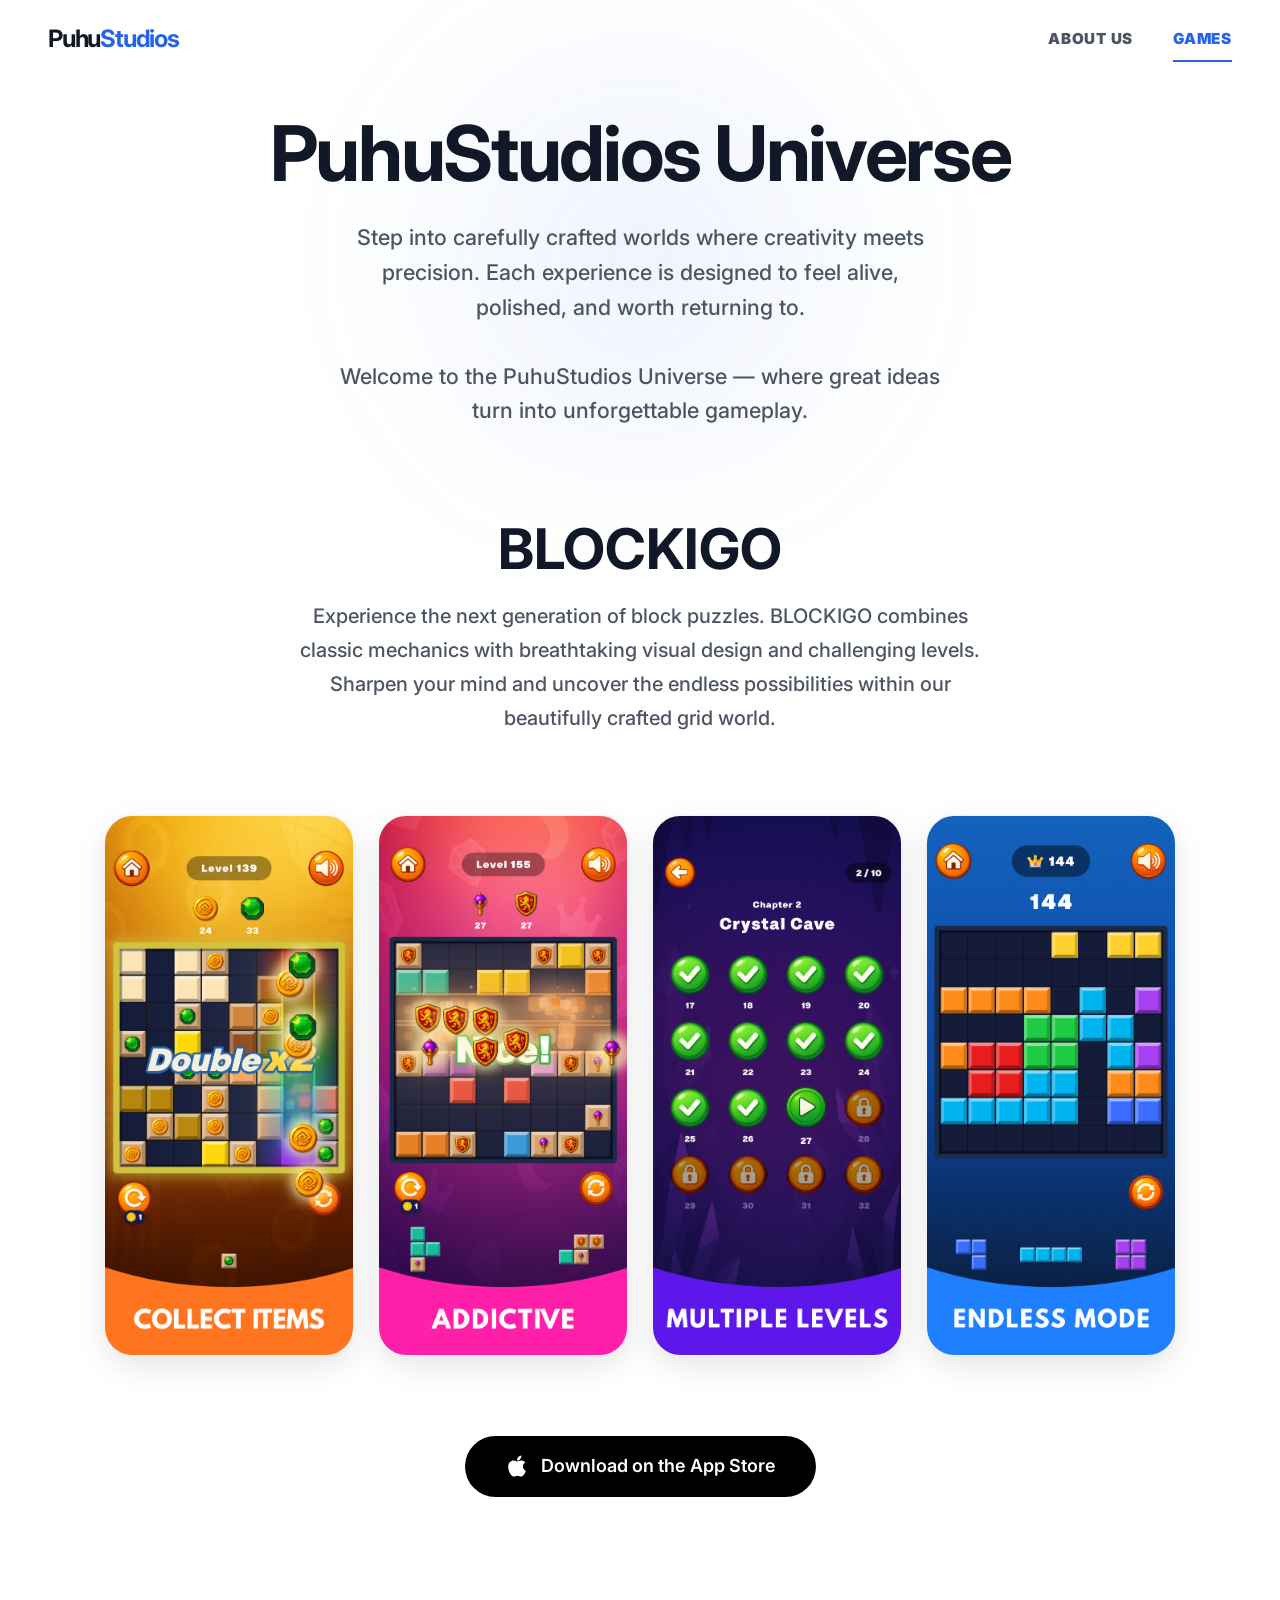
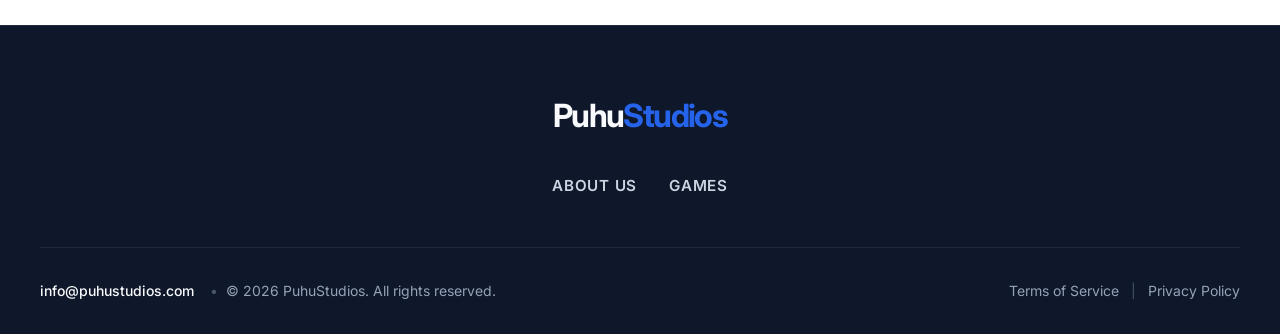
==== games.html @ 9e190e42 "İlk yükleme" ====
<!DOCTYPE html>
<html lang="en">

<head>
    <meta charset="UTF-8">
    <meta name="viewport" content="width=device-width, initial-scale=1.0">
    <title>Our Games - PuhuStudios</title>
    <meta name="description" content="Explore our library of premium games.">
    <link rel="preconnect" href="https://fonts.googleapis.com">
    <link rel="preconnect" href="https://fonts.gstatic.com" crossorigin>
    <link href="https://fonts.googleapis.com/css2?family=Inter:wght@400;500;600;700;800;900&display=swap"
        rel="stylesheet">
    <link rel="stylesheet" href="assets/styles.css">
</head>

<body>
    <header class="navbar">
        <div class="nav-container">
            <div class="logo-col">
                <a href="index.html" class="logo" aria-label="Home">Puhu<span>Studios</span></a>
            </div>
            <div class="nav-col">
                <button class="mobile-menu-btn" aria-label="Toggle menu" aria-expanded="false">
                    <span class="hamburger"></span>
                </button>
                <nav class="nav-menu" aria-label="Main Navigation">
                    <ul class="nav-list">
                        <li class="nav-item">
                            <a href="index.html#about" class="nav-link">ABOUT US</a>
                        </li>
                        <li class="nav-item">
                            <a href="games.html" class="nav-link active">GAMES</a>
                        </li>
                    </ul>
                </nav>
            </div>
        </div>
    </header>

    <main>
        <!-- Page Hero -->
        <section class="page-hero reveal">
            <div class="container text-center">
                <h1 class="hero-title">PuhuStudios Universe</h1>
                <p class="hero-subtitle mx-auto">Step into carefully crafted worlds where creativity meets precision.
                    Each experience is designed to feel alive, polished, and worth returning to.<br><br>Welcome to the
                    PuhuStudios Universe — where great ideas turn into unforgettable gameplay.</p>
            </div>
            <div class="hero-glow"></div>
        </section>

        <!-- Games List -->
        <section class="game-details-section">
            <div class="container game-list">
                <!-- Game 1 -->
                <article id="game1" class="game-showcase reveal">
                    <div class="game-showcase-header text-center">
                        <h2 class="game-detail-title">BLOCKIGO</h2>
                        <p class="game-detail-desc mx-auto">Experience the next generation of block puzzles. BLOCKIGO
                            combines classic mechanics with breathtaking visual design and challenging levels. Sharpen
                            your mind and uncover the endless possibilities within our beautifully crafted grid world.
                        </p>
                    </div>

                    <div class="game-screenshots mt-5">
                        <img src="images/1.png" alt="BLOCKIGO Screenshot 1" class="rounded-screenshot">
                        <img src="images/2.png" alt="BLOCKIGO Screenshot 2" class="rounded-screenshot">
                        <img src="images/3.png" alt="BLOCKIGO Screenshot 3" class="rounded-screenshot">
                        <img src="images/4.png" alt="BLOCKIGO Screenshot 4" class="rounded-screenshot">
                    </div>

                    <div class="text-center mt-5">
                        <a href="#" class="btn btn-appstore">Download on the App Store</a>
                    </div>
                </article>
            </div>
        </section>
    </main>

    <footer class="footer">
        <div class="footer-container">
            <div class="footer-top">
                <a href="index.html" class="logo footer-logo">Puhu<span>Studios</span></a>
                <ul class="footer-nav">
                    <li><a href="index.html#about">ABOUT US</a></li>
                    <li><a href="games.html">GAMES</a></li>
                </ul>
            </div>

            <div class="footer-divider"></div>

            <div class="footer-bottom">
                <div class="footer-bottom-left">
                    <a href="mailto:info@puhustudios.com" class="footer-email">info@puhustudios.com</a>
                    <span class="copyright">&copy; 2026 PuhuStudios. All rights reserved.</span>
                </div>
                <div class="footer-bottom-right">
                    <a href="terms.html">Terms of Service</a>
                    <span class="separator">|</span>
                    <a href="privacy.html">Privacy Policy</a>
                </div>
            </div>
        </div>
    </footer>

    <script src="assets/script.js"></script>
</body>

</html>
---- assets/styles.css ----
/* Custom CSS */
:root {
    --bg-dark: #f8f9fa;
    /* Light gray for alternating sections */
    --bg-surface: #ffffff;
    /* White for main surface */
    --text-primary: #111827;
    /* Dark slate text */
    --text-secondary: #4b5563;
    /* Medium gray text */
    --accent: #2563eb;
    /* Vibrant blue */
    --accent-hover: #1d4ed8;
    /* Darker blue */
    --glass-bg: rgba(255, 255, 255, 0.85);
    --glass-border: rgba(0, 0, 0, 0.05);
    --font-main: 'Inter', system-ui, -apple-system, sans-serif;
    --nav-height: 80px;
    --transition: 0.3s cubic-bezier(0.25, 0.8, 0.25, 1);
}

* {
    margin: 0;
    padding: 0;
    box-sizing: border-box;
}

html {
    scroll-behavior: smooth;
}

body {
    font-family: var(--font-main);
    background-color: var(--bg-surface);
    color: var(--text-primary);
    line-height: 1.6;
    overflow-x: hidden;
}

img {
    max-width: 100%;
    height: auto;
    display: block;
}

a {
    text-decoration: none;
    color: inherit;
    transition: var(--transition);
}

li {
    list-style: none;
}

.container {
    width: 100%;
    max-width: 1200px;
    margin: 0 auto;
    padding: 0 24px;
}

/* Typography */
h1,
h2,
h3,
h4 {
    line-height: 1.2;
    font-weight: 700;
    color: var(--text-primary);
}

.section-title {
    font-size: 2.5rem;
    margin-bottom: 1rem;
    letter-spacing: -0.02em;
}

.section-subtitle {
    font-size: 1.125rem;
    color: var(--text-secondary);
    margin-bottom: 3rem;
    font-weight: 500;
    text-align: center;
    max-width: 600px;
}

.section-desc {
    font-size: 1.125rem;
    color: var(--text-secondary);
    font-weight: 500;
    margin-bottom: 1.5rem;
}

.text-center {
    text-align: center;
}

.mt-3 {
    margin-top: 1.5rem;
}

.mt-4 {
    margin-top: 2rem;
}

.mt-5 {
    margin-top: 3rem;
}

.mx-auto {
    margin-left: auto;
    margin-right: auto;
}

.max-w-md {
    max-width: 800px;
}

/* Buttons */
.btn {
    display: inline-flex;
    align-items: center;
    justify-content: center;
    padding: 12px 28px;
    font-size: 1rem;
    font-weight: 600;
    border-radius: 9999px;
    transition: var(--transition);
    cursor: pointer;
    border: none;
}

.btn-primary {
    background-color: var(--accent);
    color: white;
}

.btn-primary:hover {
    background-color: var(--accent-hover);
    transform: translateY(-2px);
    box-shadow: 0 10px 20px -10px var(--accent);
}

.btn-secondary {
    background-color: transparent;
    color: var(--text-primary);
    border: 1px solid #d1d5db;
}

.btn-secondary:hover {
    background-color: #f3f4f6;
    border-color: #9ca3af;
    transform: translateY(-2px);
}

/* App Store Button */
.btn-appstore {
    background-color: #000000;
    color: #ffffff;
    font-weight: 600;
    font-size: 1.125rem;
    padding: 16px 40px;
    gap: 0.75rem;
    border-radius: 100px;
}

.btn-appstore::before {
    content: '';
    display: inline-block;
    width: 24px;
    height: 24px;
    background: url('data:image/svg+xml;utf8,<svg xmlns="http://www.w3.org/2000/svg" viewBox="0 0 384 512"><path fill="%23ffffff" d="M318.7 268.7c-.2-36.7 16.4-64.4 50-84.8-18.8-26.9-47.2-41.7-84.7-44.6-35.5-2.8-74.3 20.7-88.5 20.7-15 0-49.4-19.7-76.4-19.7C63.3 141.2 4 184.8 4 273.5q0 39.3 14.4 81.2c12.8 36.7 59 126.7 107.2 125.2 25.2-.6 43-17.9 75.8-17.9 31.8 0 48.3 17.9 76.4 17.9 48.6-.7 90.4-82.5 102.6-119.3-65.2-30.7-61.7-90-61.7-91.9zm-56.6-164.2c27.3-32.4 24.8-61.9 24-72.5-24.1 1.4-52 16.4-67.9 34.9-17.5 19.8-27.8 44.3-25.6 71.9 26.1 2 49.9-11.4 69.5-34.3z"/></svg>') no-repeat center;
    background-size: contain;
}

.btn-appstore:hover {
    transform: translateY(-2px);
    box-shadow: none;
    background-color: #333333;
}

/* Glassmorphism / Cards for Light Theme */
.glass-card {
    background: #ffffff;
    border: 1px solid var(--glass-border);
    border-radius: 20px;
    box-shadow: 0 10px 30px rgba(0, 0, 0, 0.03);
    overflow: hidden;
}

/* --- NAVIGATION HEADER --- */
.navbar {
    position: fixed;
    top: 0;
    left: 0;
    width: 100%;
    height: var(--nav-height);
    z-index: 1000;
    background-color: transparent;
    transition: background-color 0.3s ease, border-bottom 0.3s ease, box-shadow 0.3s ease;
    border-bottom: 1px solid transparent;
}

.navbar.scrolled {
    background: rgba(255, 255, 255, 0.95);
    backdrop-filter: blur(12px);
    -webkit-backdrop-filter: blur(12px);
    border-bottom: 1px solid var(--glass-border);
    box-shadow: 0 4px 20px rgba(0, 0, 0, 0.03);
}

.nav-container {
    width: 100%;
    height: 100%;
    padding: 0 48px;
    /* Classic wide padding */
    display: flex;
    justify-content: space-between;
    align-items: center;
}

.logo-col {
    display: flex;
    justify-content: flex-start;
}

.nav-col {
    display: flex;
    justify-content: flex-end;
}

.action-col {
    display: none;
}

.logo {
    font-size: 1.5rem;
    font-weight: 700;
    letter-spacing: -0.05em;
    color: var(--text-primary);
}

.logo span {
    color: var(--accent);
}

.nav-list {
    display: flex;
    align-items: center;
    gap: 2.5rem;
}

.nav-item {
    position: relative;
    height: var(--nav-height);
    display: flex;
    align-items: center;
}

.nav-link {
    font-size: 0.95rem;
    font-weight: 900;
    letter-spacing: 0.05em;
    color: var(--text-secondary);
    position: relative;
    padding: 0.5rem 0;
}

.nav-link:hover,
.nav-link.active {
    color: var(--accent);
}

.nav-link::after {
    content: '';
    position: absolute;
    bottom: -2px;
    left: 0;
    width: 0%;
    height: 2px;
    background-color: var(--accent);
    transition: var(--transition);
}

.nav-link:hover::after,
.nav-link.active::after {
    width: 100%;
}

.mobile-menu-btn {
    display: none;
    position: absolute;
    right: 24px;
    top: 50%;
    transform: translateY(-50%);
    background: none;
    border: none;
    cursor: pointer;
    width: 30px;
    height: 20px;
    z-index: 1001;
}

.hamburger {
    display: block;
    width: 100%;
    height: 2px;
    background-color: var(--text-primary);
    position: absolute;
    top: 50%;
    transform: translateY(-50%);
    transition: var(--transition);
}

.hamburger::before,
.hamburger::after {
    content: '';
    position: absolute;
    width: 100%;
    height: 2px;
    background-color: var(--text-primary);
    left: 0;
    transition: var(--transition);
}

.hamburger::before {
    top: -8px;
}

.hamburger::after {
    bottom: -8px;
}

.mobile-menu-btn.active .hamburger {
    background-color: transparent;
}

.mobile-menu-btn.active .hamburger::before {
    top: 0;
    transform: rotate(45deg);
}

.mobile-menu-btn.active .hamburger::after {
    bottom: 0;
    transform: rotate(-45deg);
}

/* Main layout / Sections */
.section {
    padding: 8rem 0;
}

/* Hero Section */
.hero {
    min-height: 75vh;
    display: flex;
    align-items: center;
    justify-content: center;
    text-align: center;
    position: relative;
    overflow: hidden;
}

/* Modern Animated Background Objects */
.hero::before {
    content: '';
    position: absolute;
    width: 60vw;
    height: 60vw;
    background: radial-gradient(circle, rgba(37, 99, 235, 0.08) 0%, transparent 60%);
    border-radius: 50%;
    top: -20%;
    left: -10%;
    animation: drift 15s infinite alternate ease-in-out;
    filter: blur(60px);
    z-index: 0;
    pointer-events: none;
}

.hero::after {
    content: '';
    position: absolute;
    width: 50vw;
    height: 50vw;
    background: radial-gradient(circle, rgba(147, 51, 234, 0.08) 0%, transparent 60%);
    border-radius: 50%;
    bottom: -10%;
    right: -10%;
    animation: drift 20s infinite alternate-reverse ease-in-out;
    filter: blur(60px);
    z-index: 0;
    pointer-events: none;
}

@keyframes drift {
    0% {
        transform: translate(0px, 0px) scale(1);
    }

    100% {
        transform: translate(100px, 50px) scale(1.1);
    }
}

.hero-bg {
    position: absolute;
    top: 0;
    left: 0;
    width: 100%;
    height: 100%;
    background-color: var(--bg-surface);
    background-image: radial-gradient(#d1d5db 1px, transparent 1px);
    background-size: 32px 32px;
    opacity: 0.3;
    z-index: -2;
}

.hero-content {
    position: relative;
    z-index: 1;
    max-width: 800px;
    margin: 0 auto;
}

.hero-title {
    font-size: clamp(3rem, 6vw, 5rem);
    letter-spacing: -0.03em;
    margin-bottom: 1.5rem;
    line-height: 1.1;
}

.hero-title span {
    color: var(--accent);
}

.hero-subtitle {
    font-size: clamp(1.125rem, 2vw, 1.35rem);
    color: var(--text-secondary);
    font-weight: 500;
    max-width: 600px;
    margin: 0 auto 2.5rem;
}

/* About Section */
.about-container {
    display: grid;
    grid-template-columns: 1fr 1fr;
    gap: 4rem;
    align-items: center;
}

.about-image {
    aspect-ratio: 4/3;
    padding: 0;
}

.about-image img {
    width: 100%;
    height: 100%;
    object-fit: cover;
    border-radius: 14px;
}

/* Games Section */
.section-dark {
    background-color: var(--bg-dark);
}

.games-grid {
    display: grid;
    grid-template-columns: repeat(auto-fit, minmax(300px, 1fr));
    gap: 2rem;
    width: 100%;
}

.game-card {
    transition: var(--transition);
    display: flex;
    flex-direction: column;
}

.game-card:hover {
    transform: translateY(-10px);
    box-shadow: 0 20px 40px rgba(0, 0, 0, 0.08);
}

.game-card-img {
    aspect-ratio: 16/9;
    overflow: hidden;
    width: 100%;
}

.game-card-img img {
    width: 100%;
    height: 100%;
    object-fit: cover;
    object-position: center;
    display: block;
    transition: transform 0.7s ease;
}

.game-card:hover .game-card-img img {
    transform: scale(1.05);
}

.game-card-content {
    padding: 2rem;
    display: flex;
    justify-content: space-between;
    align-items: center;
}

.game-title {
    font-size: 1.5rem;
}

.game-link {
    color: var(--text-secondary);
    font-weight: 500;
    display: flex;
    align-items: center;
    gap: 0.5rem;
}

.game-link .arrow {
    transition: transform 0.3s ease;
}

.game-link:hover {
    color: var(--accent);
}

.game-card:hover .game-link .arrow {
    transform: translateX(5px);
    color: var(--accent);
}

.page-hero {
    padding: 7rem 0 3rem;
    position: relative;
}

.hero-glow {
    position: absolute;
    top: 50%;
    left: 50%;
    transform: translate(-50%, -50%);
    width: 60vw;
    height: 40vw;
    background: radial-gradient(circle, rgba(37, 99, 235, 0.08) 0%, transparent 70%);
    z-index: -1;
    filter: blur(40px);
    pointer-events: none;
}

.game-details-section {
    padding-bottom: 8rem;
}

.game-list {
    display: flex;
    flex-direction: column;
    gap: 8rem;
}

.game-showcase {
    overflow: hidden;
}

.game-showcase-header {
    margin-bottom: 2rem;
}

.game-detail-title {
    font-size: 3.5rem;
    margin-bottom: 1rem;
    color: var(--text-primary);
}

.game-detail-desc {
    color: var(--text-secondary);
    font-size: 1.25rem;
    font-weight: 500;
    max-width: 700px;
    line-height: 1.7;
    text-align: center;
    /* Enforcing text center */
}

/* Screenshots Layout */
.game-screenshots {
    display: flex;
    gap: 1.5rem;
    justify-content: center;
    align-items: center;
    padding: 2rem 0;
}

.rounded-screenshot {
    width: 23.5%;
    max-width: 250px;
    aspect-ratio: 1242 / 2688;
    object-fit: cover;
    border-radius: 28px;
    box-shadow: 0 10px 30px rgba(0, 0, 0, 0.1);
    border: 1px solid rgba(0, 0, 0, 0.05);
    transition: transform 0.4s cubic-bezier(0.175, 0.885, 0.32, 1.275), box-shadow 0.4s ease;
    cursor: pointer;
    flex-shrink: 0;
}

.rounded-screenshot:hover {
    transform: translateY(-8px) scale(1.02);
    box-shadow: 0 15px 30px rgba(0, 0, 0, 0.15);
}

/* --- FOOTER --- */
.footer {
    background: #0f172a;
    /* Dark background */
    border-top: 1px solid #1e293b;
    padding: 4rem 24px 2rem;
}

.footer-container {
    max-width: 1200px;
    margin: 0 auto;
    display: flex;
    flex-direction: column;
}

.footer-top {
    display: flex;
    flex-direction: column;
    align-items: center;
    gap: 2rem;
    margin-bottom: 3rem;
}

.footer-logo {
    font-size: 2rem;
    color: #f8fafc;
}

.footer-nav {
    display: flex;
    align-items: center;
    gap: 2rem;
    flex-wrap: wrap;
    justify-content: center;
}

.footer-nav li a {
    font-weight: 600;
    color: #cbd5e1;
    font-size: 0.95rem;
    letter-spacing: 0.05em;
}

.footer-nav li a:hover {
    color: var(--accent);
}

.footer-divider {
    height: 1px;
    background-color: #1e293b;
    width: 100%;
    margin-bottom: 2rem;
}

.footer-bottom {
    display: flex;
    justify-content: space-between;
    align-items: center;
    flex-wrap: wrap;
    gap: 1rem;
    color: #94a3b8;
    font-size: 0.875rem;
}

.footer-bottom-left {
    display: flex;
    align-items: center;
    gap: 0.5rem;
}

.footer-email {
    color: #f8fafc;
    font-weight: 500;
}

.footer-email:hover {
    color: var(--accent);
}

.footer-bottom-left .copyright::before {
    content: "•";
    margin: 0 0.5rem;
    color: #475569;
}

.footer-bottom-right {
    display: flex;
    align-items: center;
    gap: 0.75rem;
}

.footer-bottom-right a:hover {
    color: #f8fafc;
}

.separator {
    color: #475569;
}

/* Animations */
.reveal {
    opacity: 0;
    transform: translateY(30px);
    transition: opacity 0.8s ease, transform 0.8s ease;
}

.reveal.active {
    opacity: 1;
    transform: translateY(0);
}

/* Responsive Design */
@media (max-width: 900px) {
    .hero-content {
        margin: 0 auto;
        text-align: center;
    }

    .hero-subtitle {
        margin: 0 auto 2.5rem auto;
    }

    .about-container {
        grid-template-columns: 1fr;
    }

    /* 2x2 Grid for game screenshots on mobile/tablet */
    .game-screenshots {
        display: grid;
        grid-template-columns: repeat(2, 1fr);
        gap: 1.5rem;
        padding: 2rem;
        max-width: 600px;
        margin: 0 auto;
    }

    .rounded-screenshot {
        width: 100%;
        max-width: none;
        box-shadow: 0 5px 20px rgba(0, 0, 0, 0.1);
    }

    .nav-container {
        padding: 0 24px;
    }

    .footer-bottom {
        flex-direction: column;
        justify-content: center;
        text-align: center;
    }

    .footer-bottom-left {
        flex-direction: column;
    }

    .footer-bottom-left .copyright::before {
        display: none;
    }
}

@media (max-width: 768px) {
    .nav-container {
        grid-template-columns: auto 1fr;
    }

    .nav-col {
        justify-content: flex-end;
    }

    .action-col {
        display: none;
    }

    .mobile-menu-btn {
        display: block;
    }

    .nav-menu {
        position: fixed;
        top: var(--nav-height);
        left: 0;
        width: 100%;
        height: calc(100vh - var(--nav-height));
        background: rgba(255, 255, 255, 0.98);
        backdrop-filter: blur(20px);
        transform: translateX(100%);
        transition: transform 0.4s ease;
        padding: 2rem;
        overflow-y: auto;
    }

    .nav-menu.active {
        transform: translateX(0);
    }

    .nav-list {
        flex-direction: column;
        align-items: flex-start;
        gap: 0;
    }

    .nav-item {
        width: 100%;
        height: auto;
        flex-direction: column;
        align-items: flex-start;
        border-bottom: 1px solid rgba(0, 0, 0, 0.05);
    }

    .nav-link {
        width: 100%;
        padding: 1.5rem 0;
        font-size: 1.125rem;
        color: var(--text-primary);
    }
}

@media (max-width: 480px) {
    .game-screenshots {
        gap: 1rem;
        padding: 1rem;
    }

    .game-detail-title {
        font-size: 2.5rem;
    }
}
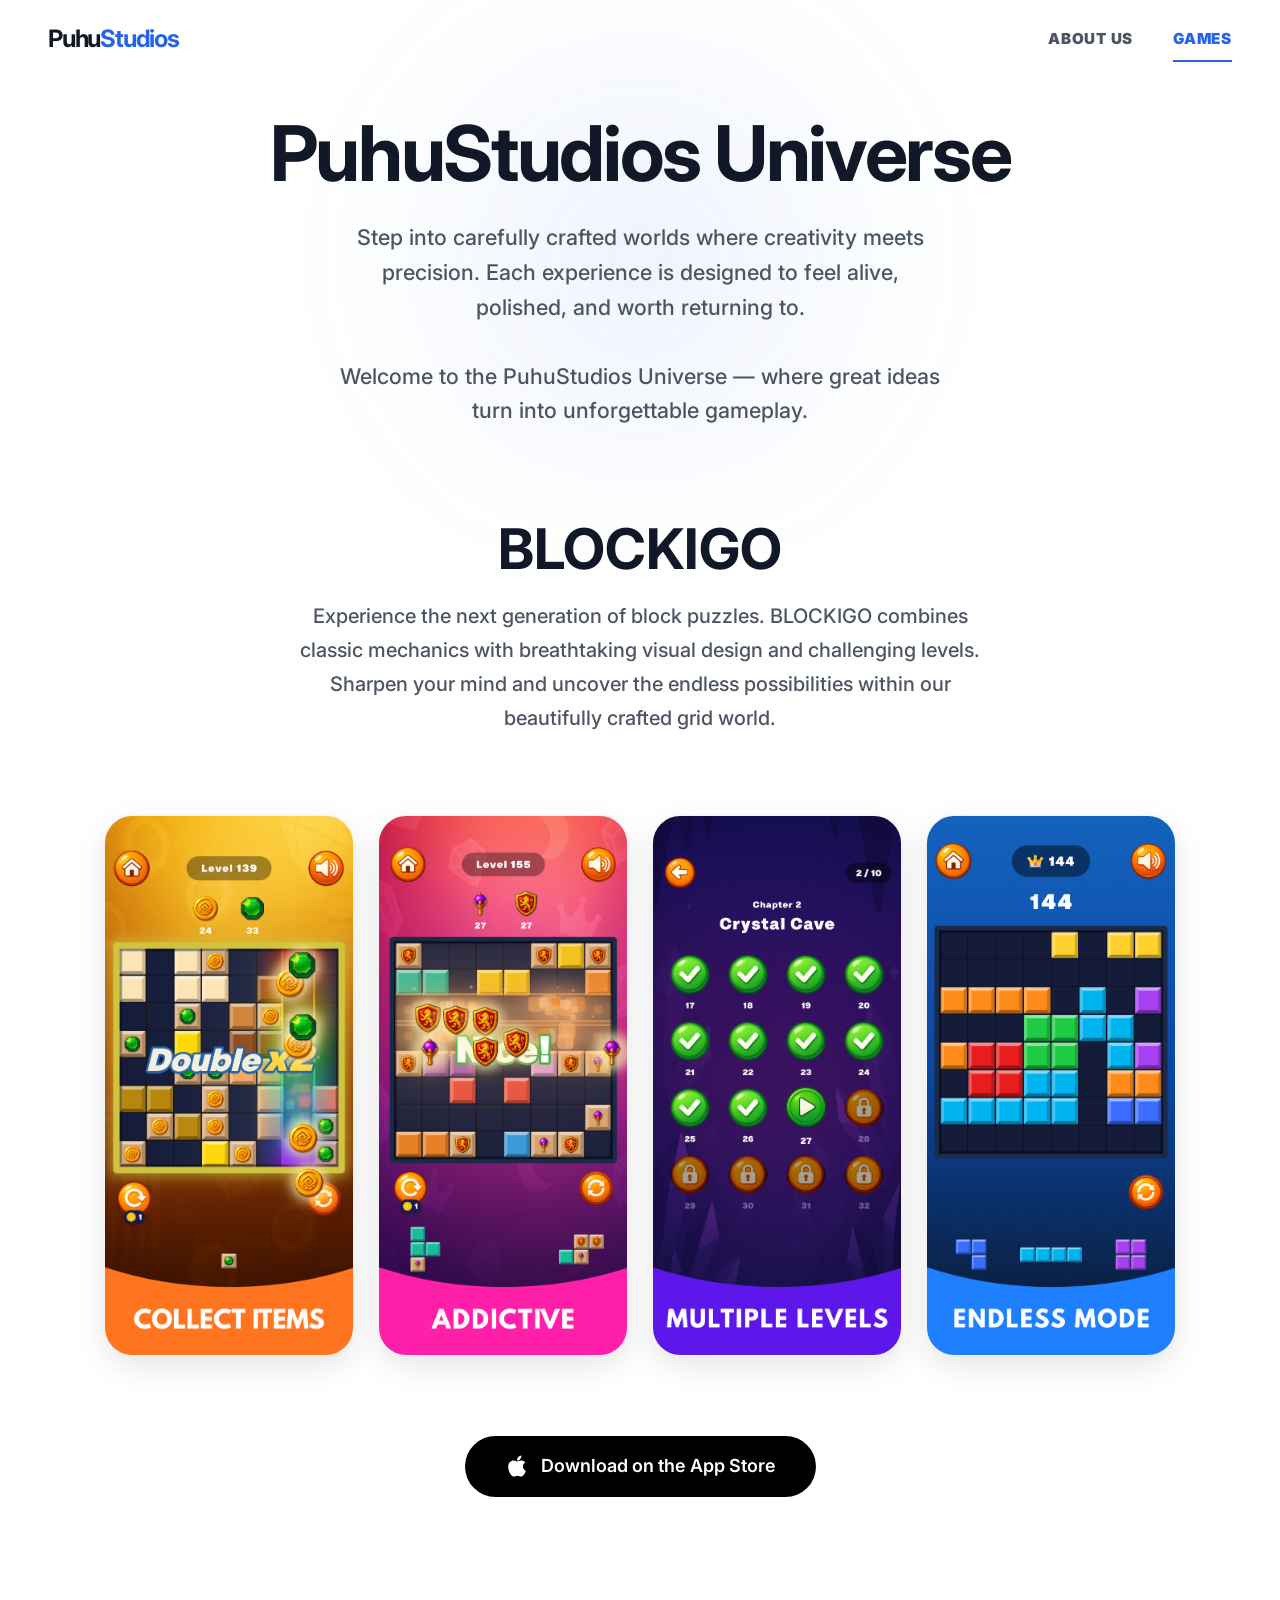
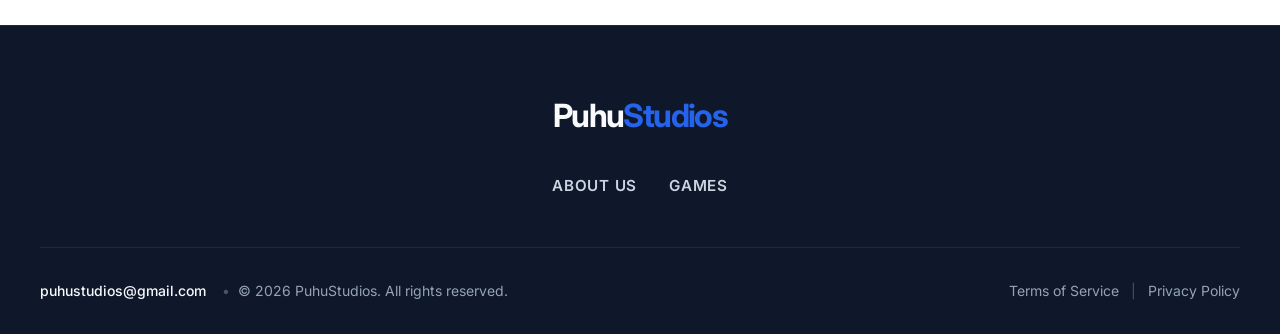
==== commit 27fe2bd4: "Fix email to puhustudios@gmail.com" ====
--- a/games.html
+++ b/games.html
@@ -70,7 +70,8 @@
                     </div>
 
                     <div class="text-center mt-5">
-                        <a href="#" class="btn btn-appstore">Download on the App Store</a>
+                        <a href="https://apps.apple.com/app/blockigo/id6759530692" target="_blank"
+                            class="btn btn-appstore">Download on the App Store</a>
                     </div>
                 </article>
             </div>
@@ -91,7 +92,7 @@
 
             <div class="footer-bottom">
                 <div class="footer-bottom-left">
-                    <a href="mailto:info@puhustudios.com" class="footer-email">info@puhustudios.com</a>
+                    <a href="mailto:puhustudios@gmail.com" class="footer-email">puhustudios@gmail.com</a>
                     <span class="copyright">&copy; 2026 PuhuStudios. All rights reserved.</span>
                 </div>
                 <div class="footer-bottom-right">
